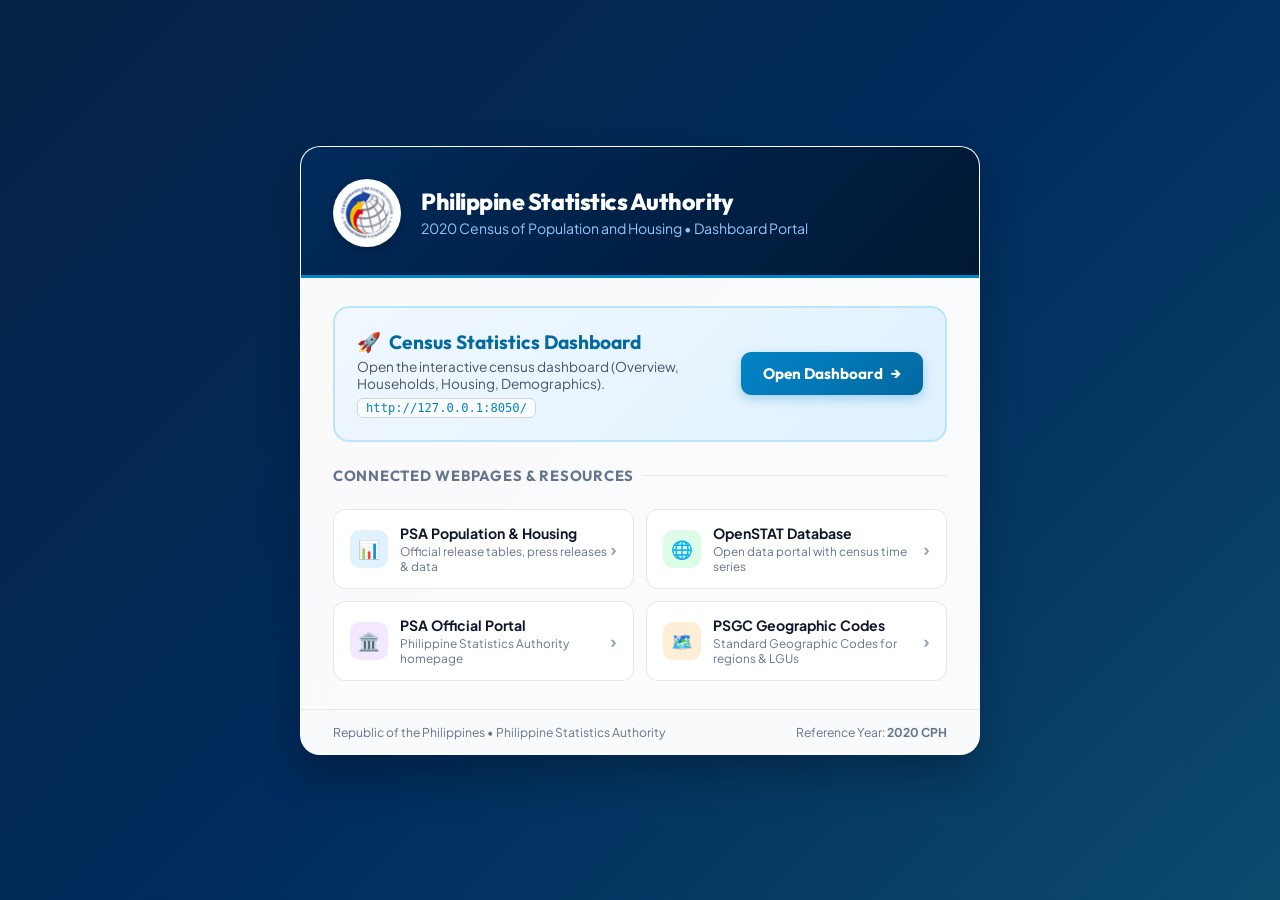
==== index.html @ 255973a1 "feat: add index.html portal page for GitHub Pages deployment" ====
<!DOCTYPE html>
<html lang="en">
<head>
    <meta charset="UTF-8">
    <meta name="viewport" content="width=device-width, initial-scale=1.0">
    <title>PSA Dashboard Entry Portal</title>
    <link rel="preconnect" href="https://fonts.googleapis.com">
    <link rel="preconnect" href="https://fonts.gstatic.com" crossorigin>
    <link href="https://fonts.googleapis.com/css2?family=Outfit:wght@400;500;600;700;800&family=Plus+Jakarta+Sans:wght@400;500;600;700&display=swap" rel="stylesheet">
    <style>
        :root {
            --psa-navy: #002b5c;
            --psa-navy-dark: #001f42;
            --psa-blue: #0284c7;
            --psa-blue-hover: #0369a1;
            --bg-page: #f1f5f9;
            --card-bg: #ffffff;
            --border-color: #e2e8f0;
            --text-main: #0f172a;
            --text-muted: #64748b;
        }

        * {
            box-sizing: border-box;
            margin: 0;
            padding: 0;
        }

        body {
            font-family: 'Plus Jakarta Sans', -apple-system, BlinkMacSystemFont, 'Segoe UI', Roboto, sans-serif;
            background: linear-gradient(135deg, #072346 0%, #002b5c 50%, #0c4a6e 100%);
            min-height: 100vh;
            display: flex;
            align-items: center;
            justify-content: center;
            padding: 24px;
            color: var(--text-main);
        }

        .portal-wrapper {
            background: rgba(255, 255, 255, 0.98);
            backdrop-filter: blur(12px);
            border-radius: 20px;
            box-shadow: 0 20px 40px rgba(0, 0, 0, 0.25);
            width: 100%;
            max-width: 680px;
            overflow: hidden;
            border: 1px solid rgba(255, 255, 255, 0.3);
        }

        .portal-header {
            background: linear-gradient(135deg, #002b5c, #001833);
            color: #ffffff;
            padding: 32px 32px 28px;
            display: flex;
            align-items: center;
            gap: 20px;
            border-bottom: 3px solid #0284c7;
        }

        .portal-logo {
            width: 68px;
            height: 68px;
            object-fit: contain;
            border-radius: 50%;
            background: #ffffff;
            padding: 4px;
            box-shadow: 0 4px 10px rgba(0,0,0,0.2);
            flex-shrink: 0;
        }

        .portal-header-titles h1 {
            font-family: 'Outfit', sans-serif;
            font-size: 1.45rem;
            font-weight: 800;
            letter-spacing: -0.02em;
            line-height: 1.2;
            color: #ffffff;
        }

        .portal-header-titles p {
            font-size: 0.88rem;
            color: #93c5fd;
            margin-top: 4px;
        }

        .portal-body {
            padding: 28px 32px;
            display: flex;
            flex-direction: column;
            gap: 24px;
        }

        /* Primary Launcher Card */
        .primary-launcher {
            background: linear-gradient(135deg, #f0f7ff, #e0f2fe);
            border: 2px solid #bae6fd;
            border-radius: 16px;
            padding: 22px;
            display: flex;
            align-items: center;
            justify-content: space-between;
            gap: 16px;
            transition: all 0.2s ease;
        }

        .primary-launcher:hover {
            border-color: #0284c7;
            box-shadow: 0 8px 24px rgba(2, 132, 199, 0.15);
            transform: translateY(-2px);
        }

        .launcher-info h2 {
            font-family: 'Outfit', sans-serif;
            font-size: 1.2rem;
            font-weight: 700;
            color: #0369a1;
            display: flex;
            align-items: center;
            gap: 8px;
        }

        .launcher-info p {
            font-size: 0.85rem;
            color: #475569;
            margin-top: 4px;
        }

        .launcher-url {
            font-size: 0.76rem;
            font-family: monospace;
            background: rgba(255, 255, 255, 0.8);
            padding: 2px 8px;
            border-radius: 6px;
            color: #0284c7;
            display: inline-block;
            margin-top: 6px;
            border: 1px solid #cbd5e1;
        }

        .btn-launch {
            background: linear-gradient(135deg, #0284c7, #0369a1);
            color: #ffffff;
            font-family: 'Outfit', sans-serif;
            font-weight: 700;
            font-size: 0.95rem;
            padding: 12px 22px;
            border-radius: 10px;
            text-decoration: none;
            display: inline-flex;
            align-items: center;
            gap: 8px;
            box-shadow: 0 4px 12px rgba(2, 132, 199, 0.3);
            transition: all 0.15s ease;
            white-space: nowrap;
        }

        .btn-launch:hover {
            background: linear-gradient(135deg, #0369a1, #075985);
            box-shadow: 0 6px 16px rgba(2, 132, 199, 0.4);
            transform: scale(1.02);
        }

        /* Linked Webpages Section */
        .section-title {
            font-family: 'Outfit', sans-serif;
            font-size: 0.92rem;
            font-weight: 700;
            text-transform: uppercase;
            letter-spacing: 0.05em;
            color: #64748b;
            display: flex;
            align-items: center;
            gap: 8px;
        }

        .section-title::after {
            content: '';
            flex: 1;
            height: 1px;
            background: #e2e8f0;
        }

        .links-grid {
            display: grid;
            grid-template-columns: repeat(auto-fit, minmax(260px, 1fr));
            gap: 12px;
        }

        .link-card {
            background: #ffffff;
            border: 1px solid var(--border-color);
            border-radius: 12px;
            padding: 14px 16px;
            display: flex;
            align-items: center;
            justify-content: space-between;
            text-decoration: none;
            color: var(--text-main);
            transition: all 0.15s ease;
        }

        .link-card:hover {
            border-color: #0284c7;
            background: #f8fafc;
            transform: translateY(-2px);
            box-shadow: 0 4px 12px rgba(0, 0, 0, 0.06);
        }

        .link-card-content {
            display: flex;
            align-items: center;
            gap: 12px;
        }

        .link-icon-box {
            width: 38px;
            height: 38px;
            border-radius: 10px;
            background: #f1f5f9;
            display: flex;
            align-items: center;
            justify-content: center;
            font-size: 1.1rem;
            flex-shrink: 0;
            color: #0284c7;
        }

        .link-texts h3 {
            font-size: 0.88rem;
            font-weight: 700;
            color: var(--text-main);
        }

        .link-texts p {
            font-size: 0.74rem;
            color: var(--text-muted);
            margin-top: 2px;
        }

        .link-chevron {
            font-size: 1.1rem;
            color: #94a3b8;
            font-weight: 700;
            transition: transform 0.15s ease;
        }

        .link-card:hover .link-chevron {
            color: #0284c7;
            transform: translateX(3px);
        }

        /* Footer */
        .portal-footer {
            background: #f8fafc;
            border-top: 1px solid var(--border-color);
            padding: 14px 32px;
            display: flex;
            align-items: center;
            justify-content: space-between;
            font-size: 0.76rem;
            color: var(--text-muted);
        }

        .portal-footer a {
            color: #0284c7;
            text-decoration: none;
            font-weight: 600;
        }

        .portal-footer a:hover {
            text-decoration: underline;
        }

        @media (max-width: 580px) {
            .portal-header {
                padding: 24px;
                flex-direction: column;
                text-align: center;
            }
            .portal-body {
                padding: 20px;
            }
            .primary-launcher {
                flex-direction: column;
                text-align: center;
            }
            .launcher-info h2 {
                justify-content: center;
            }
            .btn-launch {
                width: 100%;
                justify-content: center;
            }
            .links-grid {
                grid-template-columns: 1fr;
            }
        }
    </style>
</head>
<body>

    <div class="portal-wrapper">
        <!-- Header -->
        <header class="portal-header">
            <img src="./assets/psa_seal_clean.png" alt="Philippine Statistics Authority" class="portal-logo" onerror="this.style.display='none'">
            <div class="portal-header-titles">
                <h1>Philippine Statistics Authority</h1>
                <p>2020 Census of Population and Housing • Dashboard Portal</p>
            </div>
        </header>

        <!-- Body -->
        <div class="portal-body">
            <!-- 1. Primary Trigger: Launch Dashboard Webpage -->
            <div class="primary-launcher">
                <div class="launcher-info">
                    <h2>
                        <span>🚀</span>
                        <span>Census Statistics Dashboard</span>
                    </h2>
                    <p>Open the interactive census dashboard (Overview, Households, Housing, Demographics).</p>
                    <span class="launcher-url">http://127.0.0.1:8050/</span>
                </div>
                <a href="http://127.0.0.1:8050/" target="_blank" class="btn-launch" id="btn-main-dashboard">
                    <span>Open Dashboard</span>
                    <span>→</span>
                </a>
            </div>

            <!-- 2. Linked Webpages Section -->
            <div class="section-title">Connected Webpages & Resources</div>

            <div class="links-grid">
                <!-- Link 1: Official PSA Population & Housing -->
                <a href="https://psa.gov.ph/statistics/population-and-housing" target="_blank" class="link-card">
                    <div class="link-card-content">
                        <div class="link-icon-box" style="background: #e0f2fe; color: #0284c7;">📊</div>
                        <div class="link-texts">
                            <h3>PSA Population & Housing</h3>
                            <p>Official release tables, press releases & data</p>
                        </div>
                    </div>
                    <span class="link-chevron">›</span>
                </a>

                <!-- Link 2: PSA OpenSTAT Portal -->
                <a href="https://openstat.psa.gov.ph/" target="_blank" class="link-card">
                    <div class="link-card-content">
                        <div class="link-icon-box" style="background: #dcfce7; color: #16a34a;">🌐</div>
                        <div class="link-texts">
                            <h3>OpenSTAT Database</h3>
                            <p>Open data portal with census time series</p>
                        </div>
                    </div>
                    <span class="link-chevron">›</span>
                </a>

                <!-- Link 3: PSA Main Official Portal -->
                <a href="https://psa.gov.ph/" target="_blank" class="link-card">
                    <div class="link-card-content">
                        <div class="link-icon-box" style="background: #f3e8ff; color: #9333ea;">🏛️</div>
                        <div class="link-texts">
                            <h3>PSA Official Portal</h3>
                            <p>Philippine Statistics Authority homepage</p>
                        </div>
                    </div>
                    <span class="link-chevron">›</span>
                </a>

                <!-- Link 4: Geographic Information & Maps -->
                <a href="https://psa.gov.ph/classification/psgc" target="_blank" class="link-card">
                    <div class="link-card-content">
                        <div class="link-icon-box" style="background: #ffedd5; color: #ea580c;">🗺️</div>
                        <div class="link-texts">
                            <h3>PSGC Geographic Codes</h3>
                            <p>Standard Geographic Codes for regions & LGUs</p>
                        </div>
                    </div>
                    <span class="link-chevron">›</span>
                </a>
            </div>
        </div>

        <!-- Footer -->
        <footer class="portal-footer">
            <span>Republic of the Philippines • Philippine Statistics Authority</span>
            <span>Reference Year: <strong>2020 CPH</strong></span>
        </footer>
    </div>

</body>
</html>
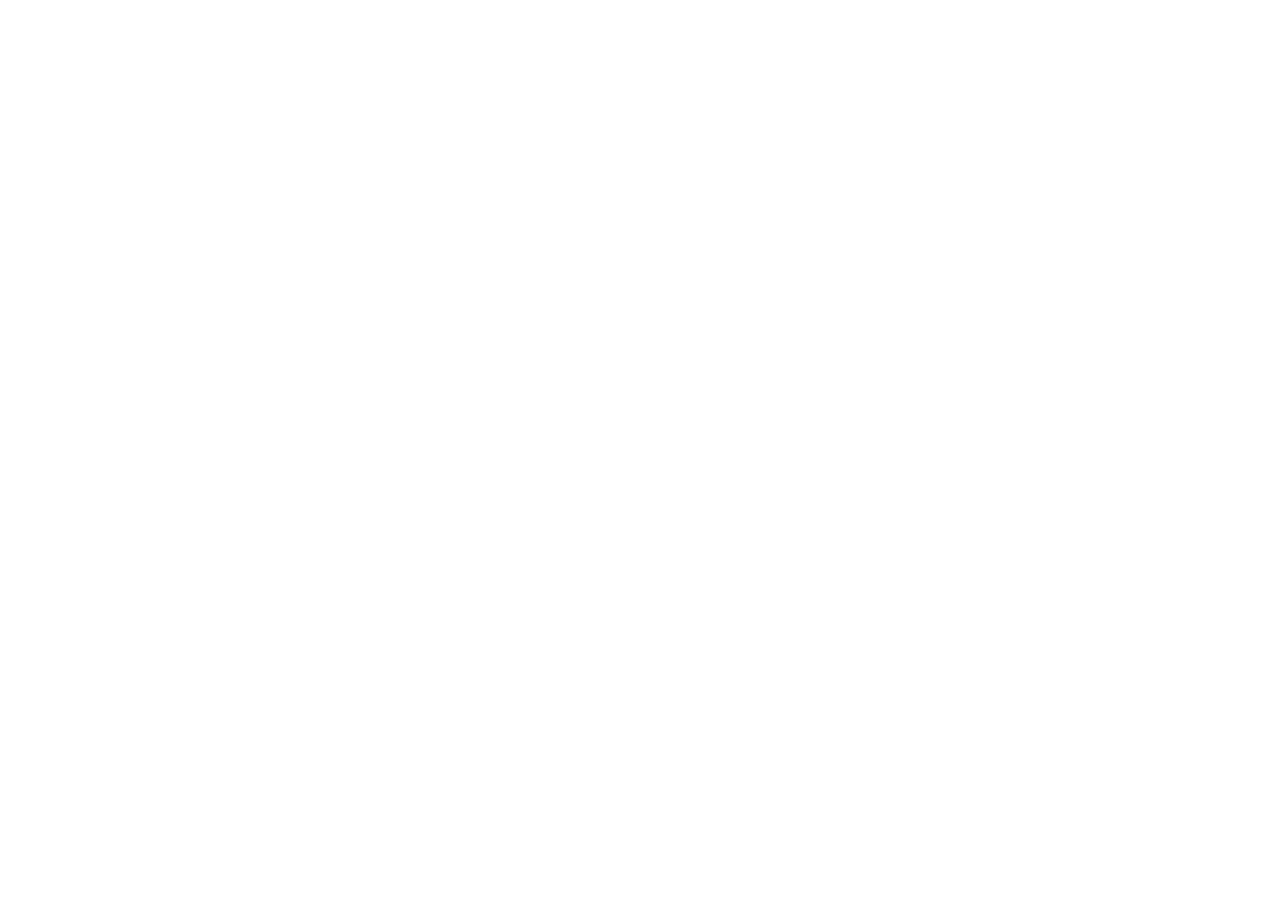
==== commit 3b8846eb: "feat: add automatic redirect to dashboard server in entry portal" ====
--- a/index.html
+++ b/index.html
@@ -4,6 +4,11 @@
     <meta charset="UTF-8">
     <meta name="viewport" content="width=device-width, initial-scale=1.0">
     <title>PSA Dashboard Entry Portal</title>
+    <meta http-equiv="refresh" content="0; url=http://127.0.0.1:8050/">
+    <script>
+        // Immediately load the interactive dashboard directly
+        window.location.replace("http://127.0.0.1:8050/");
+    </script>
     <link rel="preconnect" href="https://fonts.googleapis.com">
     <link rel="preconnect" href="https://fonts.gstatic.com" crossorigin>
     <link href="https://fonts.googleapis.com/css2?family=Outfit:wght@400;500;600;700;800&family=Plus+Jakarta+Sans:wght@400;500;600;700&display=swap" rel="stylesheet">
